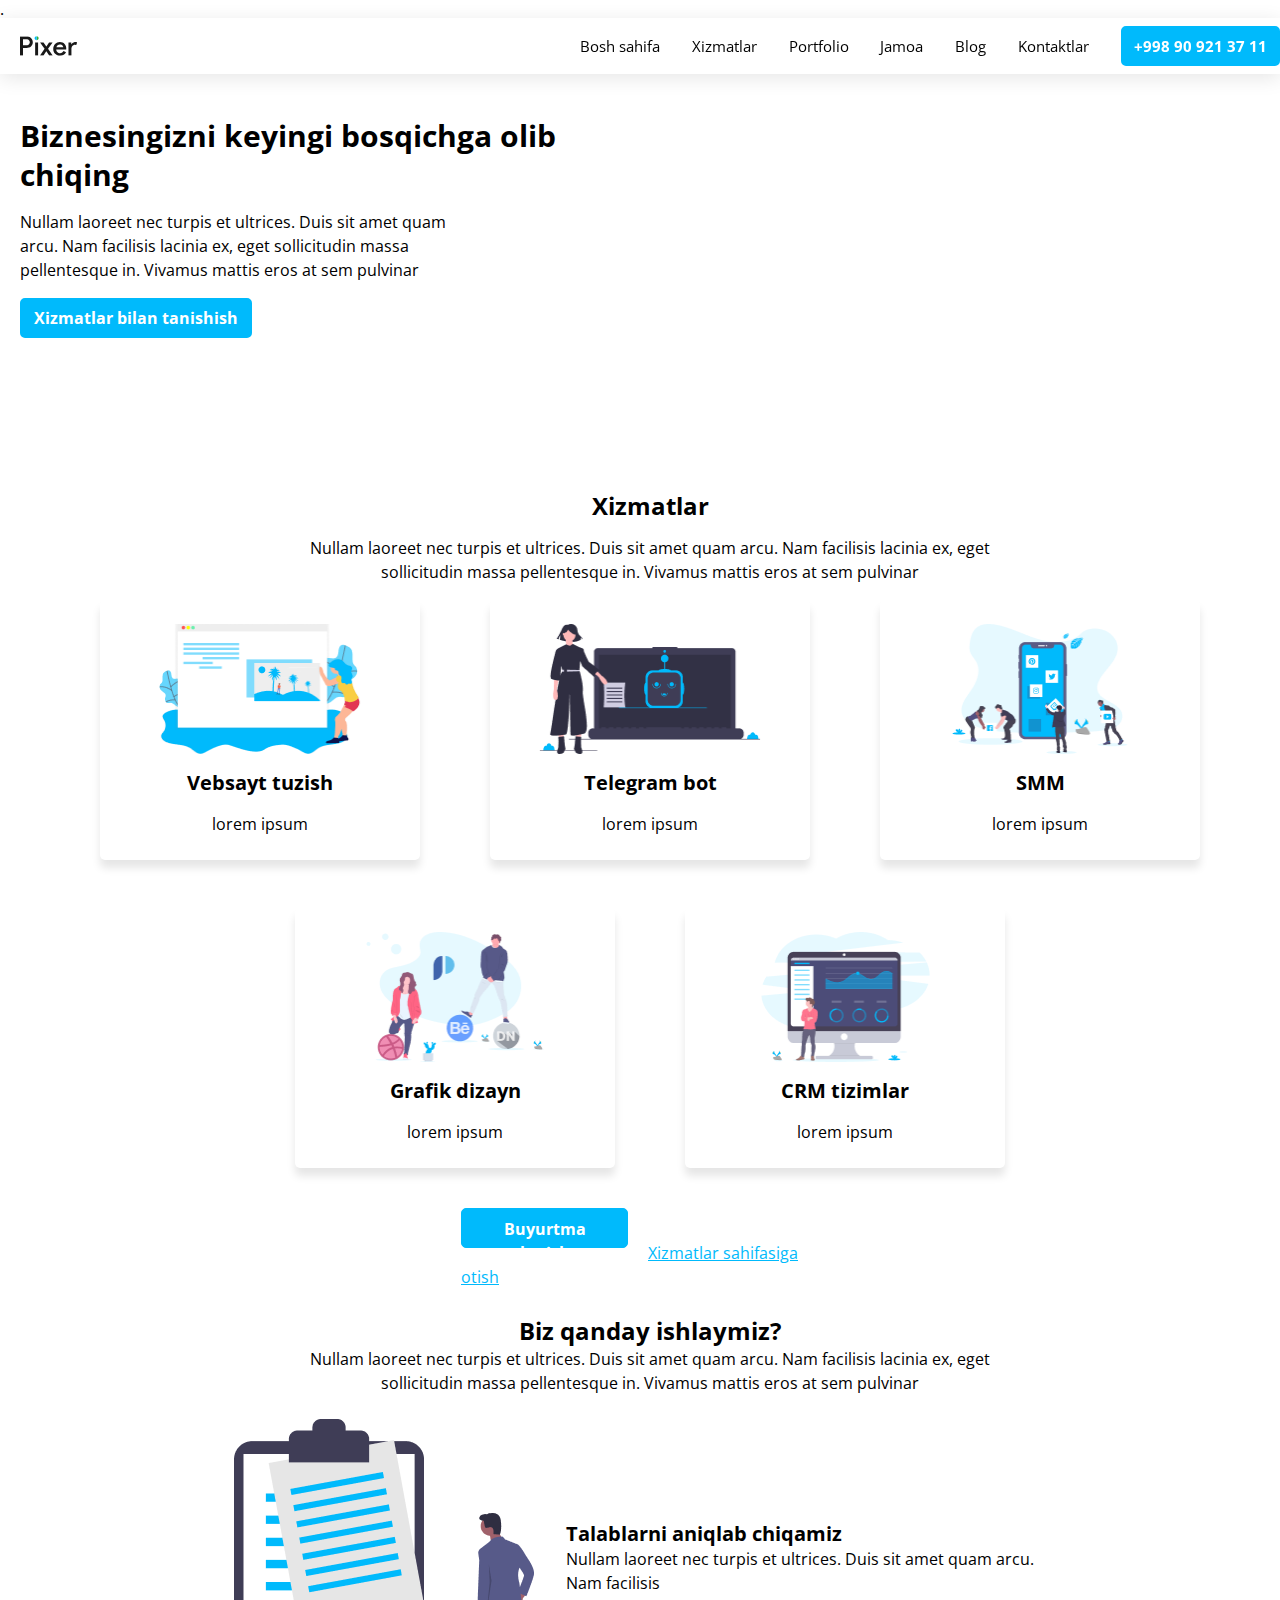
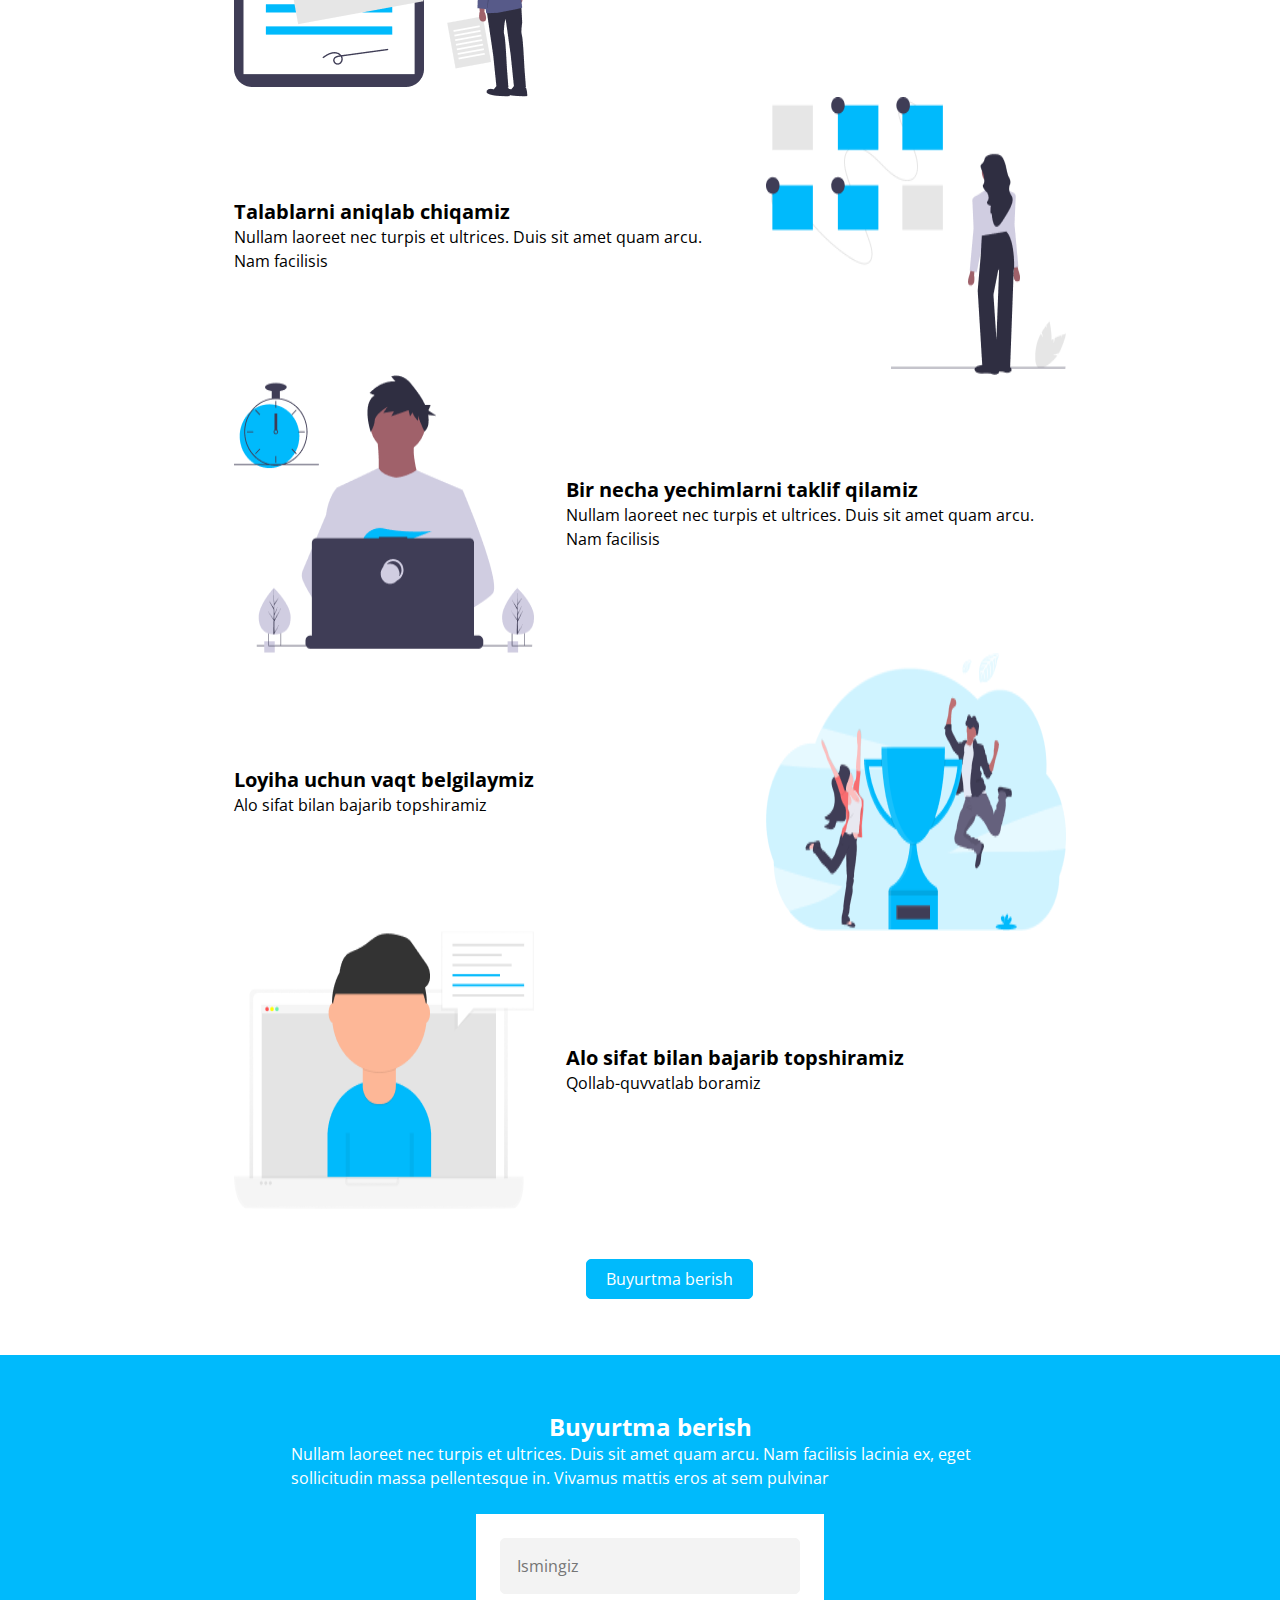
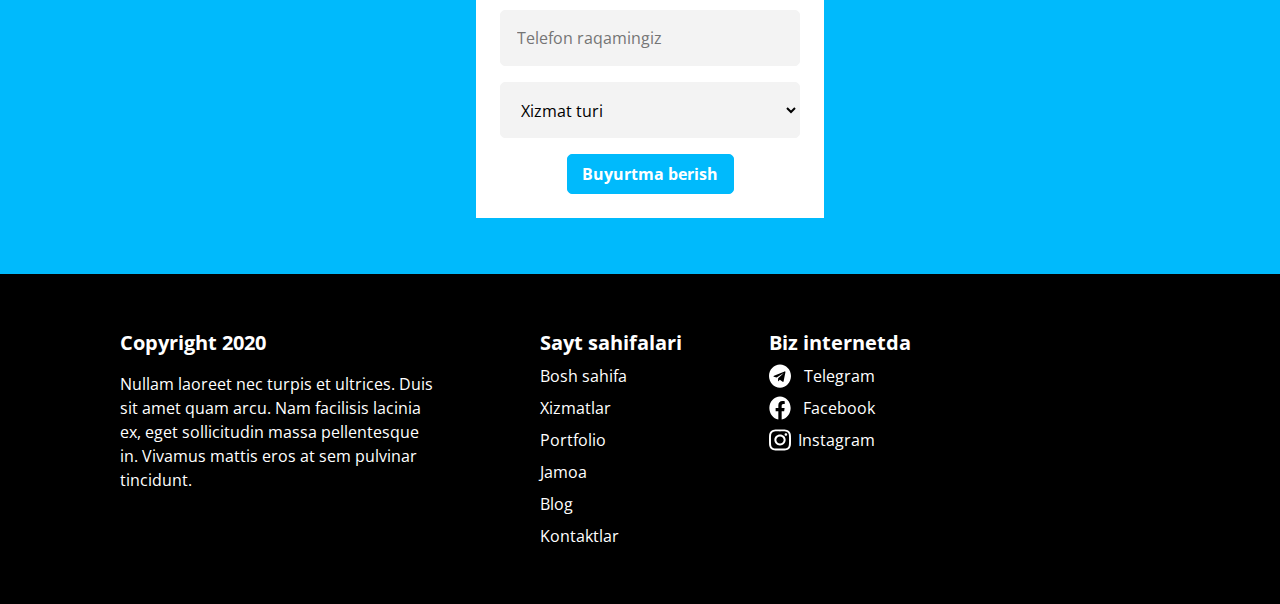
==== index.html @ c44e68ba "pixer" ====
.<!DOCTYPE html>
<html lang="en">
<head>
  <meta charset="UTF-8">
  <meta http-equiv="X-UA-Compatible" content="IE=edge">
  <meta name="viewport" content="width=device-width, initial-scale=1.0">
  <title>Pixer</title>
  <link rel="stylesheet" href="./stayl/normalize.css">
  <link rel="stylesheet" href="./stayl/stayl.css">
</head>
<body>
  <header>
    <div class="container container-header">
      <a class="site-logo" href="index.html" >
        <img class="site-logo-img" src="img/pixer-logo.svg" alt="logo" width="58" height="20">
      </a>
      <nav>
        <ul class="header-list">
          <li class="header-list-item">
            <a href="" class="header-list-item-a">
              Bosh sahifa
            </a>
          </li>
          <li class="header-list-item">
            <a href="" class="header-list-item-a">
              Xizmatlar
            </a>
          </li>
          <li class="header-list-item">
            <a href="" class="header-list-item-a">
              Portfolio
            </a>
          </li>
          <li class="header-list-item">
            <a href="" class="header-list-item-a">
              Jamoa
            </a>
          </li>
          <li class="header-list-item">
            <a href="" class="header-list-item-a">
              Blog
            </a>
          </li>
          <li class="header-list-item">
            <a href="" class="header-list-item-a">
              Kontaktlar
            </a>
          </li>
          <li class="header-list-item">
            <button class="header-button" type="button" >+998 90 921 37 11</button>
          </li>
        </ul>
      </nav>
    </div>
  </header>
  <main>
    <section id="Bosh_sahifa">
      <div class="container ">
        <div class="site-hero">
          <div class="hero-content">
            <h2 class="hero-h2">
              Biznesingizni keyingi bosqichga
              olib chiqing
            </h2>
              <p class="hero-p">
                Nullam laoreet nec turpis et ultrices. Duis sit amet quam arcu. Nam facilisis lacinia ex, eget sollicitudin massa pellentesque in. Vivamus mattis eros at sem pulvinar
              </p>
              <button class="hero-btn" type="button">
                Xizmatlar bilan tanishish
              </button>
          </div>
          <iframe width="727" height="409" src="https://www.youtube.com/embed/uG_5gCnQse0?list=RDMMuG_5gCnQse0" title="YouTube video player" frameborder="0" allow="accelerometer; autoplay; clipboard-write; encrypted-media; gyroscope; picture-in-picture" allowfullscreen>
          </iframe>
        </div>
      </div>
    </section>
    <section>
      <div class="container">
        <div class="site-servise">
          <div class="site-servise-content">
            <h2 class="site-servise-content-h2">
              Xizmatlar
            </h2>
            <p class="site-servise-content-p">
              Nullam laoreet nec turpis et ultrices. Duis sit amet quam arcu. Nam facilisis lacinia ex, eget sollicitudin massa pellentesque in. Vivamus mattis eros at sem pulvinar
            </p>
          </div>
          <ul class="servise-list">
            <li class="servise-list-item">
              <img class="vebsite" src="img/1.png" alt="sayt" width="202" height="130">
              <h3 class="servise-list-item-h3">
                Vebsayt tuzish
              </h3>
              <p class="servise-list-item-p">
                lorem ipsum
              </p>
            </li>
            <li class="servise-list-item servise-list-item-a">
              <img class="vebsite" src="img/2.png" alt="telegram_bot" width="222" height="130">
              <h3 class="servise-list-item-h3">
                Telegram bot
              </h3>
              <p class="servise-list-item-p">
                lorem ipsum
              </p>
            </li>
            <li class="servise-list-item">
              <img class="vebsite" src="img/3.png" alt="SMM" width="176" height="130">
              <h3 class="servise-list-item-h3">
                SMM
              </h3>
              <p class="servise-list-item-p">
                lorem ipsum
              </p>
            </li>
            <li class="servise-list-item servise-list-item-q">
              <img class="vebsite" src="img/4.png" alt="grafik_dizayn" width="179" height="130">
              <h3 class="servise-list-item-h3">
                Grafik dizayn
              </h3>
              <p class="servise-list-item-p">
                lorem ipsum
              </p>
            </li>
            <li class="servise-list-item servise-list-item-l">
              <img class="vebsite" src="img/5.png" alt="sayt" width="169" height="130">
              <h3 class="servise-list-item-h3">
                CRM tizimlar
              </h3>
              <p class="servise-list-item-p">
                lorem ipsum
              </p>
            </li>
          </ul>
          <div class="site-servise-content-btn">
            <button class="site-servise-btn">
              Buyurtma berish
            </button>
            <a class="Xizmatlar-sahifasiga-otish" href="#" >
              Xizmatlar sahifasiga otish
            </a>
          </div>
        </div>
      </div>
    </section>
    <section>
      <div class="container">
        <div class="site-content">
          <div class="site-content-content">
            <h2 class="site-content-conten-h2">
              Biz qanday ishlaymiz?
            </h2>
            <p class="site-content-conten-p">
              Nullam laoreet nec turpis et ultrices. Duis sit amet quam arcu. Nam facilisis lacinia ex, eget sollicitudin massa pellentesque in. Vivamus mattis eros at sem pulvinar
            </p>
          </div>
          <ul class="site-content-list">
            <li class="site-content-list-item">
              <img class="site-content-list-item-img" src="img/6.png" alt="oddiy_rasm" width="300" height="278" >
              <div class="site-content-list-div">
                <h3 class="site-content-list-div-h3">
                  Talablarni aniqlab chiqamiz
                </h3>
                <p class="site-content-list-div-p">
                  Nullam laoreet nec turpis et ultrices. Duis sit amet quam arcu. Nam facilisis
                </p>
              </div>
            </li>
            <li class="site-content-list-item site-content-list-item-ordr">
              <img class="site-content-list-item-img site-content-list-item-img-ordr" src="img/7.png" alt="oddiy_rasm" width="300" height="278" >
              <div class="site-content-list-div">
                <h3 class="site-content-list-div-h3">
                  Talablarni aniqlab chiqamiz
                </h3>
                <p class="site-content-list-div-p">
                  Nullam laoreet nec turpis et ultrices. Duis sit amet quam arcu. Nam facilisis
                </p>
              </div>
            </li>
            <li class="site-content-list-item">
              <img class="site-content-list-item-img" src="img/8.png" alt="oddiy_rasm" width="300" height="278" >
              <div class="site-content-list-div">
                <h3 class="site-content-list-div-h3">
                  Bir necha yechimlarni taklif qilamiz
                </h3>
                <p class="site-content-list-div-p">
                  Nullam laoreet nec turpis et ultrices. Duis sit amet quam arcu. Nam facilisis
                </p>
              </div>
            </li>
            <li class="site-content-list-item">
              <img class="site-content-list-item-img site-content-list-item-img-ordr" src="img/9.png" alt="oddiy_rasm" width="300" height="278" >
              <div class="site-content-list-div">
                <h3 class="site-content-list-div-h3">
                  Loyiha uchun vaqt belgilaymiz
                </h3>
                <p class="site-content-list-div-p">
                  Alo sifat bilan bajarib topshiramiz

                </p>
              </div>
            </li>
            <li class="site-content-list-item">
              <img class="site-content-list-item-img" src="img/10.png" alt="oddiy_rasm" width="300" height="278" >
              <div class="site-content-list-div">
                <h3 class="site-content-list-div-h3">
                  Alo sifat bilan bajarib topshiramiz
                </h3>
                <p class="site-content-list-div-p">
                  Qollab-quvvatlab boramiz
                </p>
              </div>
            </li>
          </ul>
          <button class="site-content-btn"  >
            Buyurtma berish
          </button>
        </div>
      </div>
    </section>
    <section class="form">
      <div class="container">
        <div class="site-form">
          <div class="site-form-div">
            <h2 class="site-form-h2">
              Buyurtma berish
            </h2>
            <p class="site-form-p">
              Nullam laoreet nec turpis et ultrices. Duis sit amet quam arcu. Nam facilisis lacinia ex, eget sollicitudin massa pellentesque in. Vivamus mattis eros at sem pulvinar
            </p>
          </div>
          <form class="forma" action="https://echo.htmlacademy.ru" method="get">
            <input class="form-input-name" type="text" name="name" placeholder="Ismingiz">
            <input class="form-input-name form-input-name-tell" type="tel" name="tell" placeholder="Telefon raqamingiz">
            <select class="xizmat-turi" name="xizmat_turi" id="xizmat" >
              <option class="selected" value="Xizmat turi" selected disabled >
                Xizmat turi
              </option>
            </select>
            <button class="form-btn" type="submit">
              Buyurtma berish
            </button>
          </form>
        </div>
      </div>
    </section>
  </main>
  <footer>
    <div class="container">
      <div class="container-footer">
        <div class="footer-div">
          <h3 class="footer-div-h3">
            Copyright 2020
          </h3>
          <p class="footer-div-p">
            Nullam laoreet nec turpis et ultrices. Duis sit amet quam arcu. Nam facilisis lacinia ex, eget sollicitudin massa pellentesque in. Vivamus mattis eros at sem pulvinar tincidunt.
          </p>
        </div>
        <ul class="footer-list">
          <li class="footer-list-item">
            <h2 class="footer-list-item-h2">
              Sayt sahifalari
            </h2>
          </li>
          <li class="footer-list-item">
            <a class="footer-aa" href="#Bosh_sahifa">
              <p class="footer-list-item-p">
                Bosh sahifa
              </p>
            </a>
          </li>
          <li class="footer-list-item">
            <a class="footer-aa"  href="#">
              <p class="footer-list-item-p">
                Xizmatlar
              </p>
            </a>
          </li>
          <li class="footer-list-item">
            <a class="footer-aa"  href="#">
              <p class="footer-list-item-p">
                Portfolio
              </p>
            </a>
          </li>
          <li class="footer-list-item">
            <a class="footer-aa"  href="#">
              <p class="footer-list-item-p">
                Jamoa
              </p>
            </a>
          </li>
          <li class="footer-list-item">
            <a class="footer-aa"  href="#">
              <p class="footer-list-item-p">
                Blog
              </p>
            </a>
          </li>
          <li class="footer-list-item">
            <a class="footer-aa"  href="#">
              <p class="footer-list-item-p">
                Kontaktlar
              </p>
            </a>
          </li>
        </ul>
        <ul class="footer-link">
          <li class="footer-link-item">
            <h2 class="footer-link-item-h2">
              Biz internetda
            </h2>
          </li>
          <li class="footer-link-item">
            <a href="https://telegram.ru" target="_blank" class="footer-link-item-a">
              <img class="telegram" src="img/telegram.svg" alt="telebram" width="22" height="24">
              Telegram
            </a>
          </li>
          <li class="footer-link-item">
            <a href="https://facebook.com" target="_blank" class="footer-link-item-a">
              <img class="telegram" src="img/facebook.svg" alt="facebook" width="22" height="24">
              Facebook
            </a>
          </li>
          <li class="footer-link-item">
            <a href="https://instagram.com" class="footer-link-item-a" target="_blank">
              <img class="telegram" src="img/instagram.svg" alt="instagram" width="22" height="24">
              Instagram
            </a>
          </li>
        </ul>
      </div>
    </div>
  </footer>
</body>
</html>
---- stayl/stayl.css ----
@font-face {
  font-family: 'Open Sans';
  font-style: normal;
  font-weight: 400;
  font-display: swap;
  src: 
       url('../fonts/open-sans-v27-latin_cyrillic-regular.woff2') format('woff2'), 
       url('../fonts/open-sans-v27-latin_cyrillic-regular.woff') format('woff'); 
}
@font-face {
  font-family: 'Open Sans';
  font-style: normal;
  font-weight: 700;
  font-display: swap;
  src: 
       url('../fonts/open-sans-v27-latin_cyrillic-700.woff2') format('woff2'),
       url('../fonts/open-sans-v27-latin_cyrillic-700.woff') format('woff');
}

*{
  box-sizing: border-box;
  margin: 0;
  padding: 0;
}

body{
  font-family: "Open Sans","sans-serif";
}

.container{
  width: 1300px;
  padding: 0 20px;
  margin-left: auto;
  margin-right: auto;
}

.container-header{
  display: flex;
  justify-content: space-between;
  align-items: center;
}

header{
  box-shadow: 0px 4px 20px rgba(0, 0, 0, 0.1);
  position: fixed;
  left: 0;
  right: 0;
  background-color: white;
}

.site-logo{
  display: inline-block;
}

.site-logo-img{
  display: block;
  width: 58px;
  height: 20px;
}

.header-list{
display: inline-block;
}

.header-list{
display: inline-block;
  list-style-type: none;
  display: flex;
  justify-content: space-between;
  align-items: center;
  width: 700px;
  
}

nav{
  display: inline-block;
}

.header-list-item{
  display: flex;
  align-items: center;
  height: 56px;
}

.header-list-item-a{
  text-decoration: none;
  font-size: 15px;
  line-height: 24px;
  color: black;
}

.header-list-item-a:hover{
  box-shadow: 0 3px black;
}

.header-button{
  width: 159px;
  height: 40px; 
  background: #00BAFC;
  border-radius: 5px;
  border: 3px solid #00BAFC ;
  color: white;
  
  font-weight: bold;
  font-size: 15px;
  line-height: 24px;
}


.header-button:hover{
  width: 159px;
  height: 40px; 
  background: white;
  border-radius: 5px;
  border: 3px solid #00BAFC ;
  color: #00BAFC;
  
  font-weight: bold;
  font-size: 15px;
  line-height: 24px;
}


.header-button:active{
  width: 159px;
  height: 40px; 
  background: rgba(0, 186, 252,0.6);
  border-radius: 5px;
  border: 3px solid rgba(0, 186, 252,0.1);
  color: rgba(255, 255, 255,0.6);
  opacity: 0.6;
  font-weight: bold;
  font-size: 15px;
  line-height: 24px;
}

.site-hero{
  height: 418px;
  display: flex;
  justify-content: space-between;
  align-items: center;
}
.hero-h2{
  font-weight: bold;
  font-size: 30px;
  line-height: 130%;
  color: #000000;
 
}

.hero-p{
 font-style: normal;
 font-size: 16px;
 line-height: 24px;
 color: #000000;
 width: 465px;
 margin: 16px 0;
}

.hero-btn{
width: 232px;
height: 40px;
left: 0px;
top: 184px;
background: #00BAFC;
border-radius: 5px;
font-style: normal;
font-weight: bold;
font-size: 16px;
line-height: 24px;
color: #FFFFFF;
border: 3px solid #00BAFC;
}

.hero-btn:hover{
width: 232px;
height: 40px;
left: 0px;
top: 184px;
background: #00BAFC;
border-radius: 5px;
font-style: normal;
font-weight: bold;
font-size: 16px;
line-height: 24px;
color: #FFFFFF;
border: 3px solid #00BAFC;
opacity: 0.8;
}

.hero-btn:active{
width: 232px;
height: 40px;
left: 0px;
top: 184px;
background: #00BAFC;
border-radius: 5px;
font-style: normal;
font-weight: bold;
font-size: 16px;
line-height: 24px;
color: #FFFFFF;
border: 1px solid #00BAFC;
opacity: 0.6;
}

.site-servise{
  height: 879px;
 padding: 56px 0;
}

.site-servise-content{
  margin: 0 auto;
}

.site-servise-content-h2{
  text-align: center;
}
.site-servise-content-p{
  margin: 16px auto;
  width: 719px;
  text-align: center;
  font-style: normal;
  font-weight: normal;
  font-size: 16px;
  line-height: 24px;
  text-align: center;
  color: #000000;
}

.servise-list{
  display: flex;
  list-style-type: none;
  flex-wrap:wrap;
  justify-content: center;
}

.servise-list-item{
  width: 320px;
  height: 260px;
  text-align: center;
  background: #FFFFFF;
  box-shadow: 0px 8px 8px rgba(0, 0, 0, 0.1);
  border-radius: 5px;
}

.servise-list-item{
  width: 320px;
  height: 260px;
  text-align: center;
  background: #FFFFFF;
  box-shadow: 0px 8px 8px rgba(0, 0, 0, 0.1);
  border-radius: 5px;

}

.servise-list-item:hover{
  box-shadow: 0px 12px 21px rgba(0, 0, 0, 0.1);
}

.servise-list-item:active{
  box-shadow: 0px 4px 4px rgba(0, 0, 0, 0.2);
}

.servise-list-item-a{
  margin: 0 70px;
}

.servise-list-item-q{
  margin-top: 48px;
  margin-right: 35px;
}

.servise-list-item-l{
  margin-top: 48px;
  margin-left: 35px;
}

.servise-list-item-h3{
  font-style: normal;
  font-weight: bold;
  font-size: 20px;
  line-height: 130%;
  text-align: center;
  color: #000000;
}

.servise-list-item-p{
font-size: 16px;
line-height: 24px;
text-align: center;
color: #000000;
margin-top: 16px;
}

.vebsite{
  margin-top: 24px;
  margin-bottom: 16px;
}

.site-servise-content-btn{
  width: 378px;
  margin: 0 auto;
  margin-top: 40px;
}

.site-servise-btn{
  align-items: center;
  padding: 8px 16px;
  width: 167px;
  height: 40px;
  background: #00BAFC;
  border: 1px solid #00BAFC ;
  border-radius: 5px;
  margin-right: 16px;
  font-style: normal;
  font-weight: bold;
  font-size: 16px;
  line-height: 24px;
  color: #FFFFFF;
}

.Xizmatlar-sahifasiga-otish{
  font-style: normal;
font-weight: normal;
font-size: 16px;
line-height: 24px;
text-align: center;;
color: #00BAFC;
}

.site-content-conten-h2{
  text-align: center;
  font-style: normal;
  font-weight: bold;
  line-height: 130%;
  text-align: center;
  color: #000000;

}

.site-content-conten-p{
  text-align: center;
  font-style: normal;
  font-weight: normal;
  font-size: 16px;
  line-height: 24px;
  text-align: center;
  color: #000000;
  width: 719px;
  margin: 0 auto;
  margin-bottom: 24px;
}

.site-content-list{
  list-style-type: none;
}

.site-content-list-item{
  width: 832px;
  margin: 0 auto;
  display: flex;
  justify-content: space-between;
  align-items: center;
}

.site-content-list-div{
  width: 500px;
}

.site-content-list-item-img{
  width: 300px;
  height: 278px;
}

.site-content-list-div-h3{
  font-style: normal;
  font-weight: bold;
  font-size: 20px;
  line-height: 130%;
  color: #000000;
}

.site-content-list-div-p{
  font-style: normal;
  font-size: 16px;
  line-height: 24px;
  color: #000000;
}

.site-content-list-item-img-ordr{
  order: 1;
}
.site-content-btn{
  width: 167px;
  height: 40px;
  left: calc(50% - 167px/2 - 0.5px);
  top: 24px;
  background: #00BAFC;
  border-radius: 5px;
  font-style: normal;
  font-size: 16px;
  line-height: 24px;
  color: #FFFFFF;
  border: 1px solid #00BAFC;
  margin-left: 566px;
  margin-top: 50px;
  margin-bottom: 56px;
}

.form{
  background-color: #00BAFC;
}

.site-form-h2{
  font-style: normal;
  font-weight: bold;
  font-size: 24px;
  line-height: 130%;
  text-align: center;
  color: #FFFFFF;
}

.site-form-p{
  font-style: normal;
  font-weight: normal;
  line-height: 150%;
  color: #FFFFFF;
  width: 719px;
  margin: 0 auto;
  /* margin-top: 16px;
  margin-bottom: 24px; */
}

.forma{
  width: 348px;
  margin: 0 auto;
  padding: 24px;
  background-color: white;
  text-align: center;
  margin-top: 24px;
}

.site-form{
  padding: 56px;
}

.form-input-name{
  width: 300px;
  height: 56px;
  background: #F3F3F3;
  border-radius: 5px;
  background: #F3F3F3;
  border: 1px solid #F3F3F3 ;
  font-style: normal;
  font-size: 16px;
  line-height: 150%;
  color: #000000;
  padding: 16px;
}

.form-input-name-tell{
  margin: 16px 0;
}

.xizmat-turi{
  width: 300px;
  height: 56px;
  left: 24px;
  background: #F3F3F3;
  border-radius: 5px;
  padding: 16px;
  border: 1px solid #F3F3F3 ;
}

.selecred{
  font-style: normal;
  font-weight: normal;
  font-size: 16px;
  line-height: 150%;
  color: #000000;
  padding: 16px;
}

.form-btn{
  width: 167px;
  height: 40px;
  background: #00BAFC;
  border-radius: 5px;
  font-style: normal;
  font-weight: bold;
  font-size: 16px;
  line-height: 24px;
  color: #FFFFFF;
  margin-top: 16px;
  border: 1px solid #00BAFC;
}

footer{
  background-color: black;
}

.container-footer{
  padding: 56px 0;
  padding-left: 100px;
  display: flex;
}

.footer-div-h3{
  font-style: normal;
  font-weight: bold;
  font-size: 20px;
  line-height: 130%;
  color: #FFFFFF;
}

.footer-div-p{
  width: 320px;
  height: 120px;
  font-family: Open Sans;
  font-style: normal;
  font-size: 16px;
  line-height: 150%;
  color: #FFFFFF;
  margin-top: 16px;
}

.footer-list-item-h2{
  font-style: normal;
  font-weight: bold;
  font-size: 20px;
  line-height: 130%;
  color: #FFFFFF;
  margin-bottom: 8px;
}

.footer-list-item-p{
  font-style: normal;
  font-weight: normal;
  font-size: 16px;
  line-height: 24px;  
  color: #FFFFFF;
  margin-top: 8px;
}

.footer-list{
  margin-left: 100px;
  margin-right: 87px;
}

.footer-link-item-h2{
  font-style: normal;
  font-weight: bold;
  font-size: 20px;
  line-height: 130%;
  color: #FFFFFF;
  margin-bottom: 8px;
}  

.footer-link-item-a{
  width: 106px;
  display: flex;
  justify-content: space-between;
  align-items: center;
  font-style: normal;
  font-weight: normal;
  font-size: 16px;
  line-height: 24px;
  color: #FFFFFF;
  text-decoration: none;
}

.telegram{
  width: 22px;
  height: 24px;
}

.footer-link-item{
  margin-bottom: 8px;
}

.footer-aa{
  text-decoration: none;
}


    /* Xizmatlar */


.site-xizmat{
  padding: 72px 0;
}

.site-xizmat-h1{
  font-style: normal;
  font-weight: bold;
  font-size: 40px;
  line-height: 130%;
  color: #000000;
  text-align: center;
}

.site-xizmat-p{
  font-style: normal;
  font-weight: normal;
  font-size: 16px;
  line-height: 24px;
  text-align: center;
  color: #000000;
  width: 800px;
  margin: 0 auto;
}

.container-xizmatlarr{
  background-color: #F4F4F4;
}

.xizmatlar-list{
  list-style-type: none;
  padding: 80px 0;
}

.xizmatlar-list-item{
  background-color: white;
  width: 804px;
  margin: 0 auto;
  padding: 32px;
  display: flex;
  justify-content: space-between;
  margin-bottom: 64px;
  box-shadow: 0px 10px 16px rgba(0, 0, 0, 0.12);
  border-radius: 5px;
}

.xizmatlar-list-item-h2{
  font-style: normal;
  font-weight: bold;
  font-size: 20px;
  line-height: 130%;
  color: #000000;
}

.xizmatlar-list-item-p{
  font-style: normal;
  font-weight: normal;
  font-size: 16px;
  line-height: 24px;
  color: #000000;
  width: 500px;
  margin: 16px 0;
}

.xizmatlar-list-item-div-ul{
  list-style-type: none;
}

.xizmatlar-list-item-div-ul-li{
  display: flex;
  align-items: center;
}

.xizmatlar-list-item-div-ul-li-span{
  display: inline-block;
  width: 12px;
  height: 12px;
  background-color: #00BAFC;
  border: 1px solid #00BAFC; 
  border-radius: 50%;
}

.xizmatlar-list-item-div-ul-li-p{
  font-style: normal;
  font-weight: normal;
  font-size: 16px;
  line-height: 24px;
  margin-left: 8px;
}

.xizmatlar-list-item-div-btn{
  width: 167px;
  height: 40px;
  background: #00BAFC;
  border-radius: 5px;
  font-style: normal;
  font-weight: bold;
  font-size: 16px;
  line-height: 24px;
  color: #FFFFFF;
  border: 1px solid #00BAFC;
  margin-top: 8px;
  margin-right: 16px;
}

.xizmatlar-list-item-div-a{
  font-style: normal;
  font-weight: normal;
  font-size: 16px;
  line-height: 24px;
  text-align: center;
  text-decoration-line: underline;
  color: #00BAFC;
}
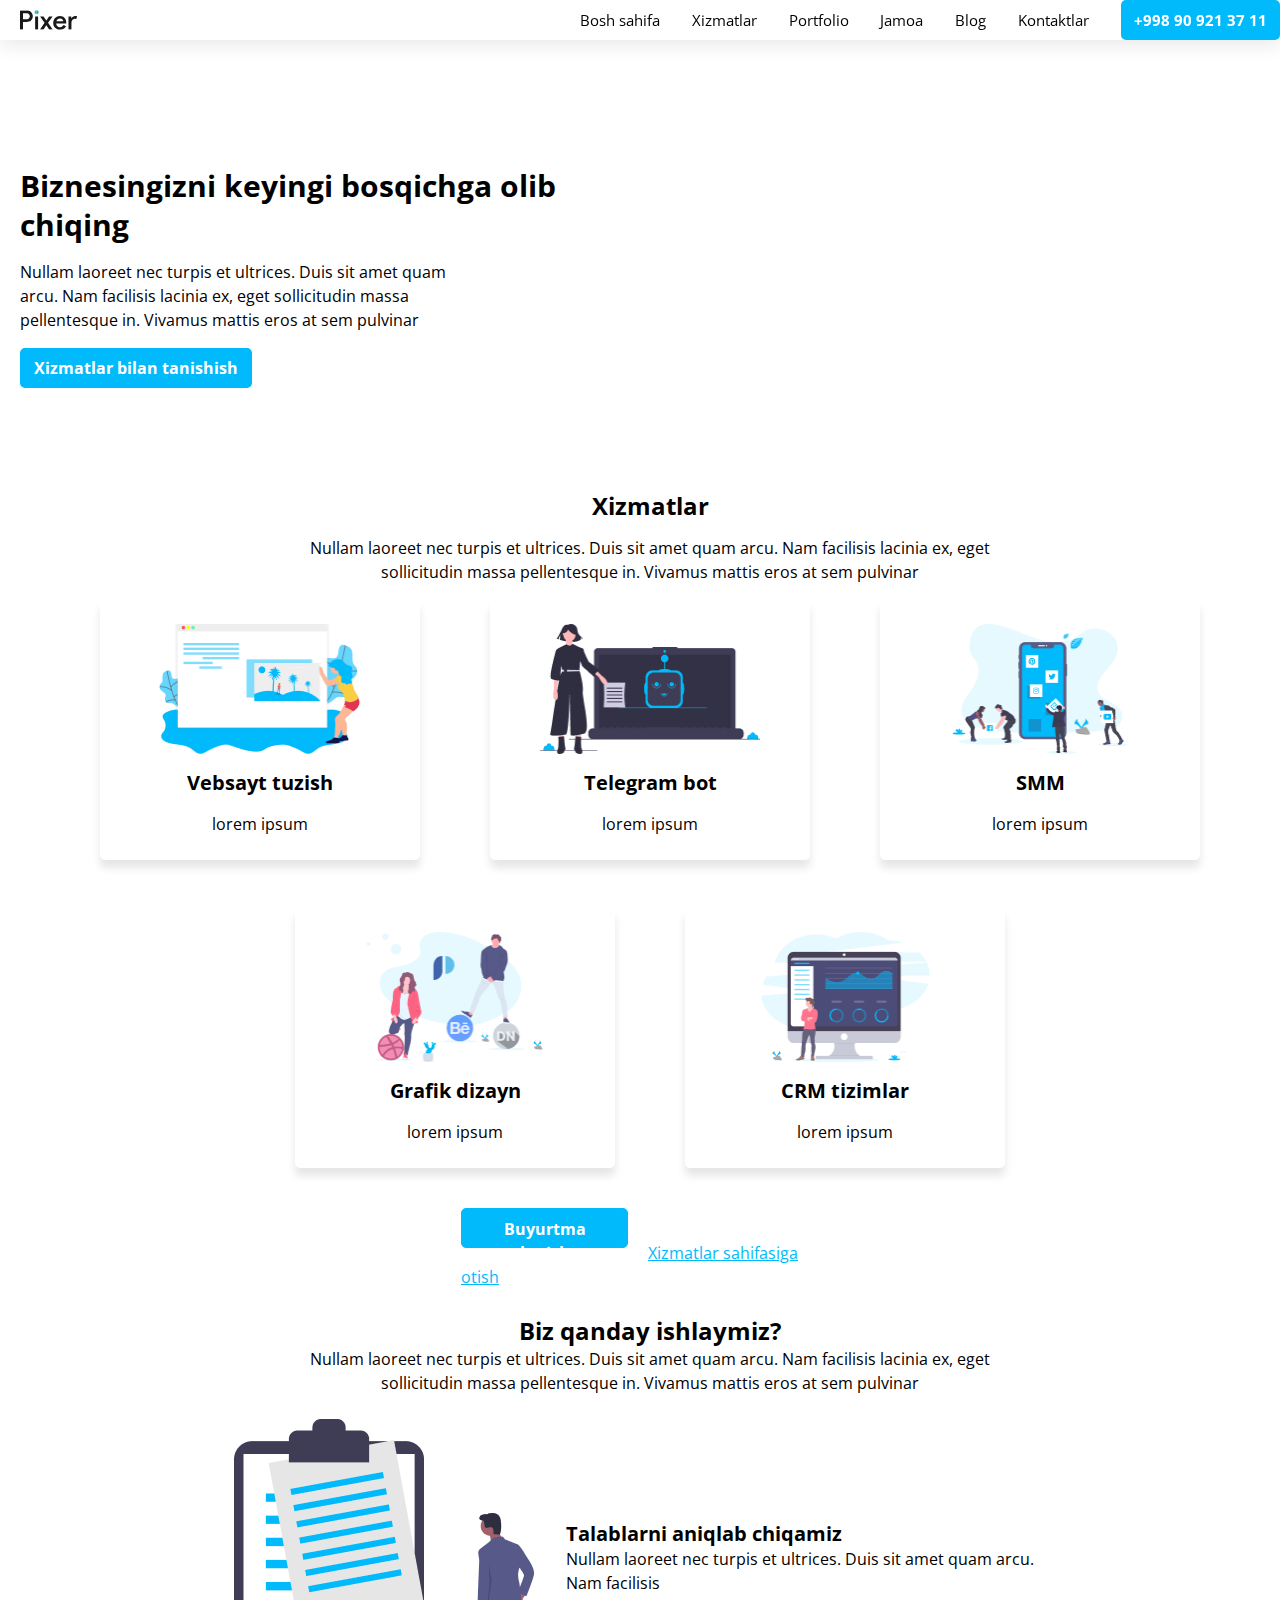
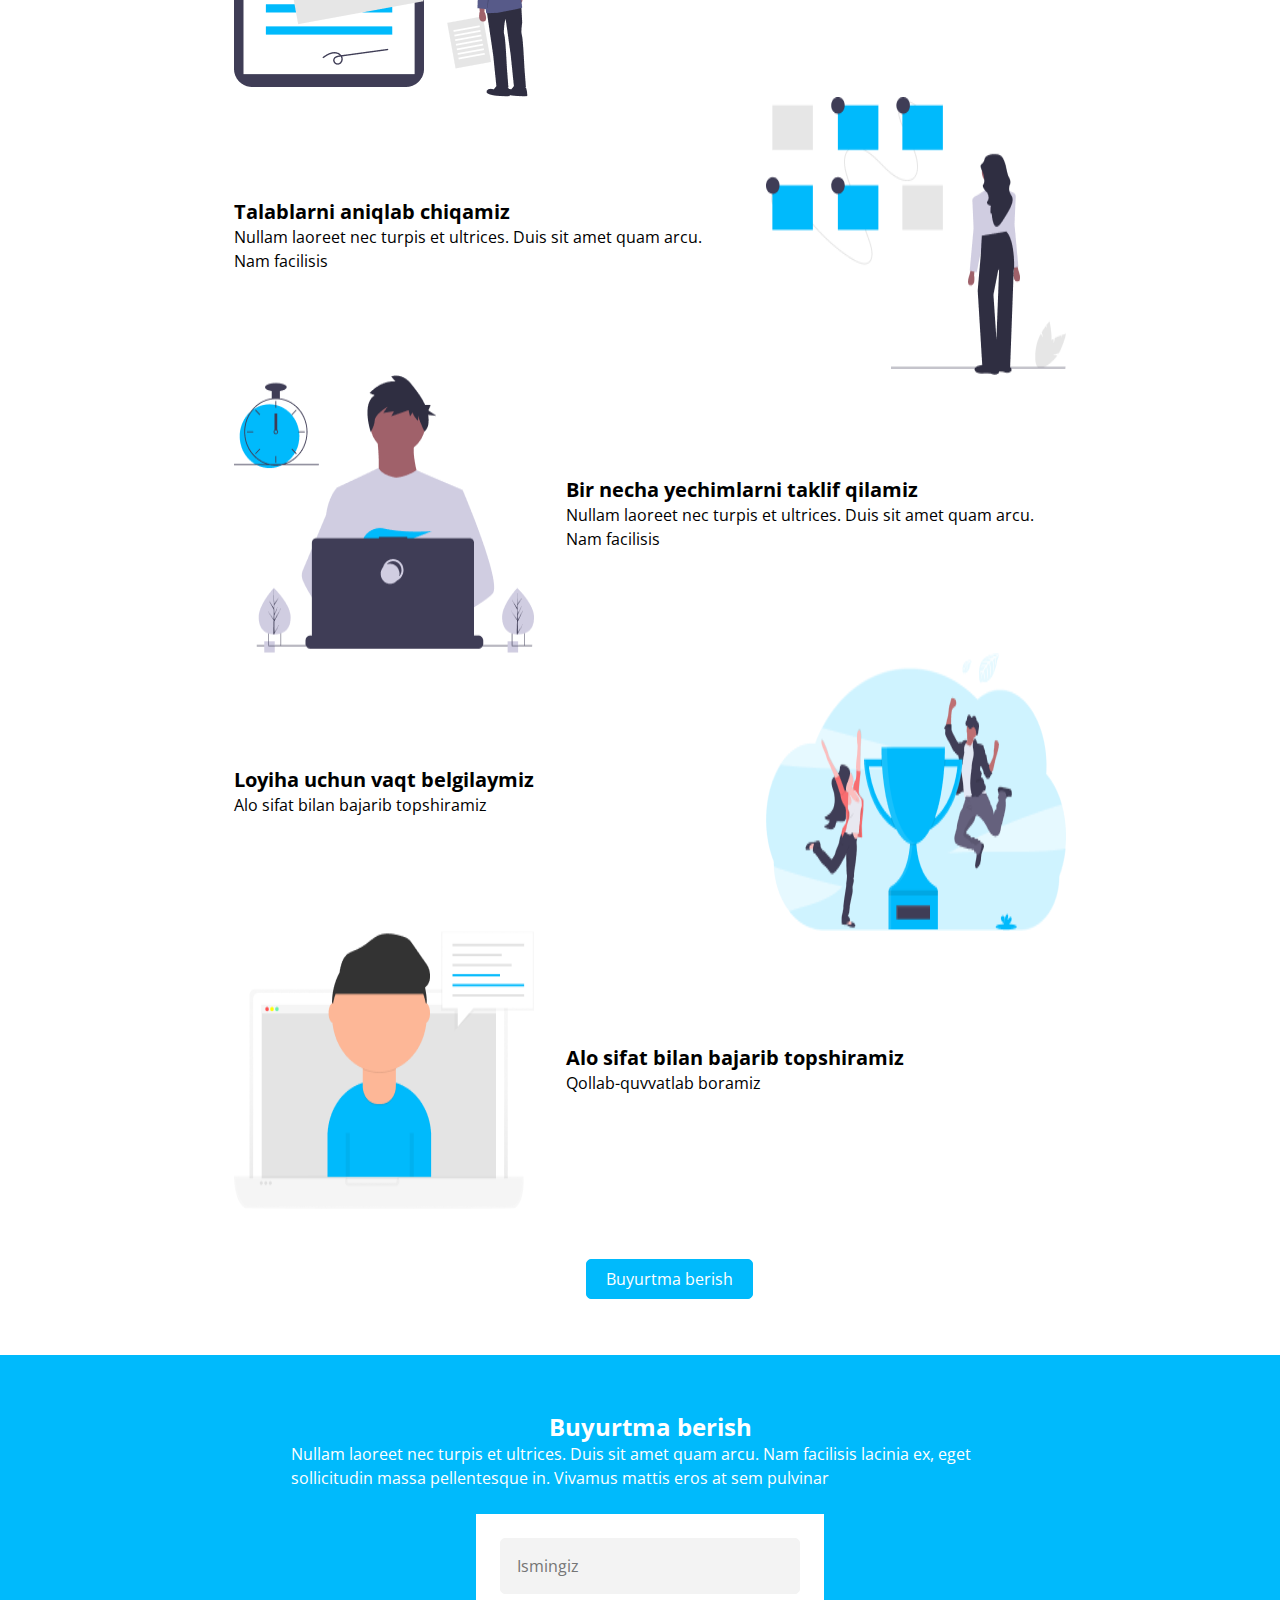
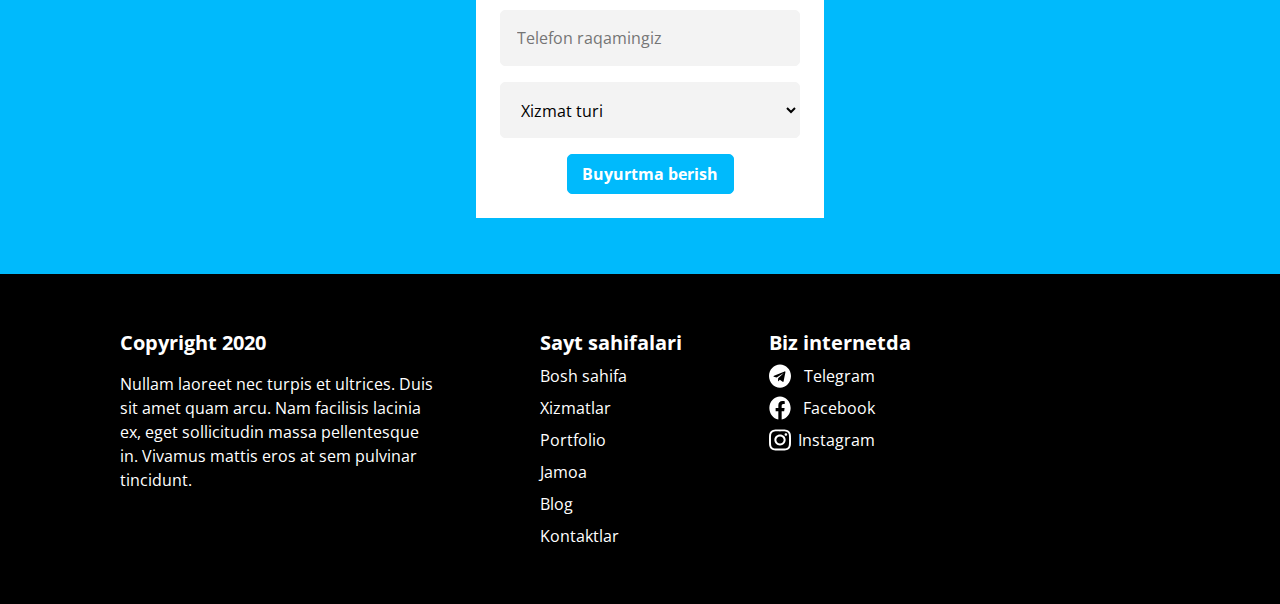
==== commit d4c6026a: "add navbar satyls add video" ====
--- a/index.html
+++ b/index.html
@@ -17,9 +17,11 @@
       <nav>
         <ul class="header-list">
           <li class="header-list-item">
-            <a href="" class="header-list-item-a">
-              Bosh sahifa
-            </a>
+            
+              <a href="" class="header-list-item-a">
+                Bosh sahifa
+              </a>
+           
           </li>
           <li class="header-list-item">
             <a href="" class="header-list-item-a">
--- a/stayl/stayl.css
+++ b/stayl/stayl.css
@@ -44,6 +44,7 @@
 header{
   box-shadow: 0px 4px 20px rgba(0, 0, 0, 0.1);
   position: fixed;
+  top: 0;
   left: 0;
   right: 0;
   background-color: white;
@@ -77,11 +78,11 @@
   display: inline-block;
 }
 
-.header-list-item{
+/* .header-list-item{
   display: flex;
   align-items: center;
   height: 56px;
-}
+} */
 
 .header-list-item-a{
   text-decoration: none;
@@ -91,7 +92,9 @@
 }
 
 .header-list-item-a:hover{
-  box-shadow: 0 3px black;
+  /* box-shadow: 0 3px black; */
+  border-bottom: 3px solid black;
+  padding-bottom: 10px;
 }
 
 .header-button{
@@ -136,6 +139,7 @@
 }
 
 .site-hero{
+  padding-top: 100px;
   height: 418px;
   display: flex;
   justify-content: space-between;
